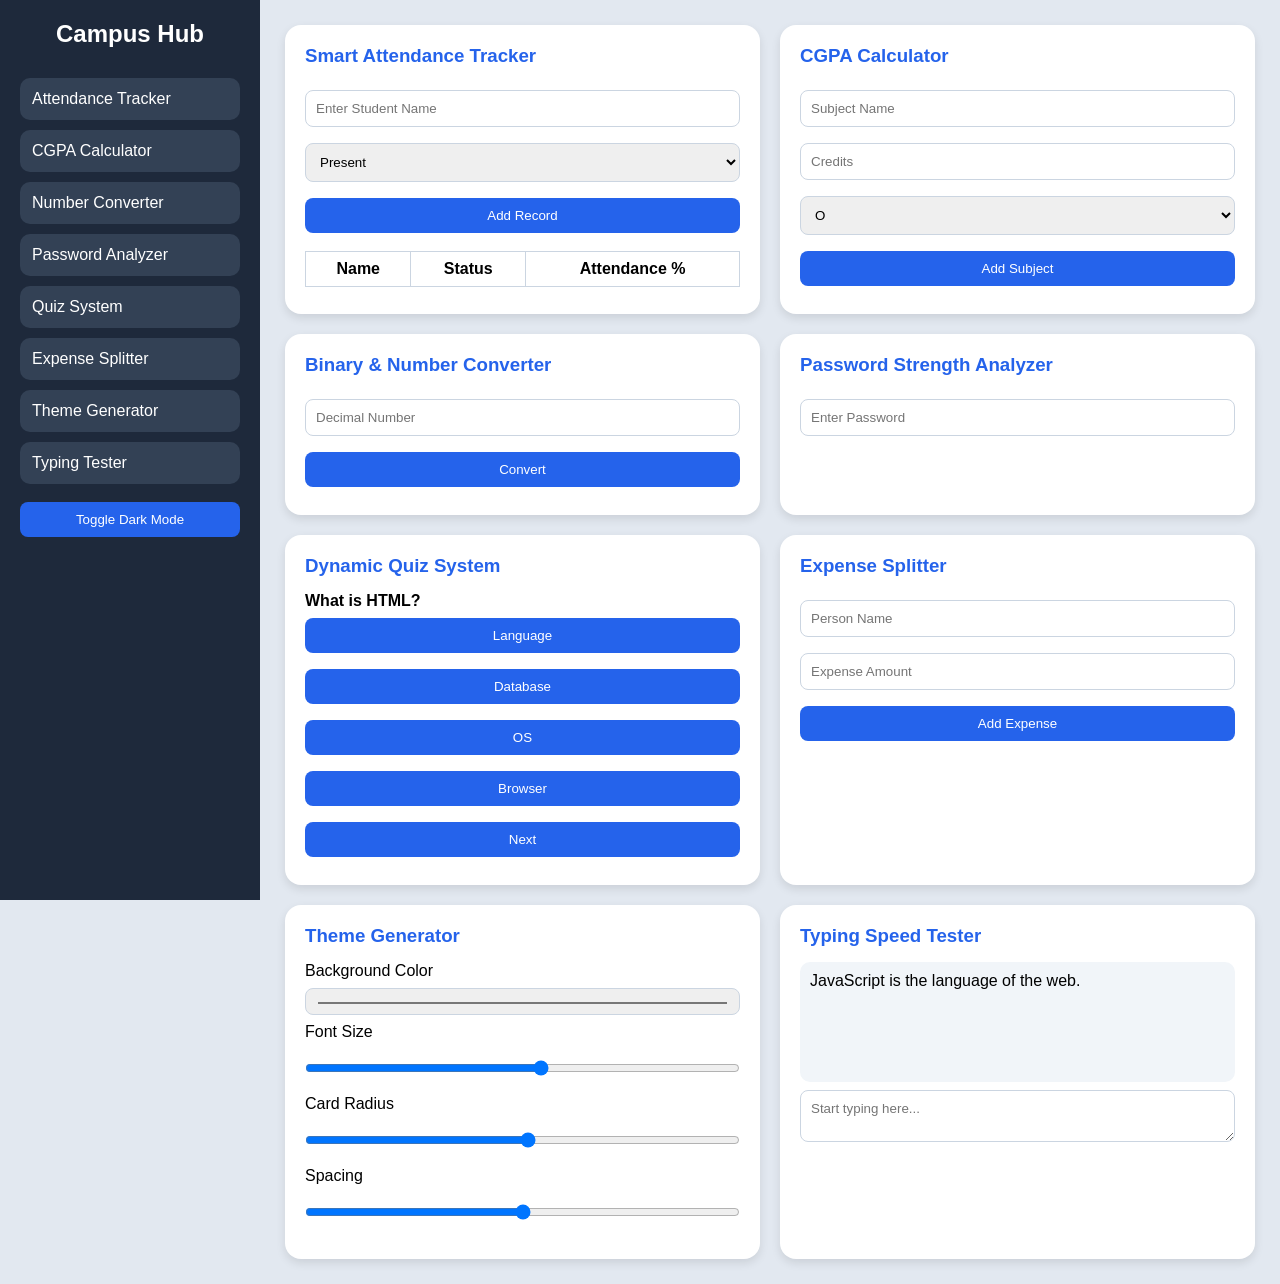
==== index.html @ c0774779 "first commit" ====
<!DOCTYPE html>
<html lang="en">
<head>
  <meta charset="UTF-8" />
  <meta name="viewport" content="width=device-width, initial-scale=1.0" />
  <title>Campus Utility Hub</title>

  <link rel="stylesheet" href="style.css">
</head>
<body>

  <div class="container">

    <aside class="sidebar">
      <h2>Campus Hub</h2>

      <ul>
        <li>Attendance Tracker</li>
        <li>CGPA Calculator</li>
        <li>Number Converter</li>
        <li>Password Analyzer</li>
        <li>Quiz System</li>
        <li>Expense Splitter</li>
        <li>Theme Generator</li>
        <li>Typing Tester</li>
      </ul>

      <button id="darkBtn">Toggle Dark Mode</button>
    </aside>

    <main class="main">

      <!-- Attendance -->
      <div class="card">
        <h3>Smart Attendance Tracker</h3>

        <input type="text" id="studentName" placeholder="Enter Student Name">

        <select id="attendanceStatus">
          <option value="Present">Present</option>
          <option value="Absent">Absent</option>
          <option value="Late">Late</option>
        </select>

        <button id="addAttendance">Add Record</button>

        <table>
          <thead>
            <tr>
              <th>Name</th>
              <th>Status</th>
              <th>Attendance %</th>
            </tr>
          </thead>

          <tbody id="attendanceTable"></tbody>
        </table>
      </div>

      <!-- CGPA -->
      <div class="card">
        <h3>CGPA Calculator</h3>

        <input type="text" id="subjectName" placeholder="Subject Name">

        <input type="number" id="credits" placeholder="Credits">

        <select id="grade">
          <option>O</option>
          <option>A+</option>
          <option>A</option>
          <option>B+</option>
          <option>B</option>
          <option>C</option>
        </select>

        <button id="addSubject">Add Subject</button>

        <div id="cgpaResult"></div>
      </div>

      <!-- Number Converter -->
      <div class="card">
        <h3>Binary & Number Converter</h3>

        <input type="number" id="decimalInput" placeholder="Decimal Number">

        <button id="convertBtn">Convert</button>

        <div id="converterResult"></div>
      </div>

      <!-- Password Analyzer -->
      <div class="card">
        <h3>Password Strength Analyzer</h3>

        <input type="password" id="passwordInput" placeholder="Enter Password">

        <div class="meter" id="meter"></div>

        <h4 id="strengthText"></h4>
      </div>

      <!-- Quiz -->
      <div class="card">
        <h3>Dynamic Quiz System</h3>

        <h4 id="quizQuestion"></h4>

        <div class="quiz-options" id="quizOptions"></div>

        <button id="nextQuestion">Next</button>

        <h4 id="quizScore"></h4>
      </div>

      <!-- Expense -->
      <div class="card">
        <h3>Expense Splitter</h3>

        <input type="text" id="personName" placeholder="Person Name">

        <input type="number" id="expenseAmount" placeholder="Expense Amount">

        <button id="addExpense">Add Expense</button>

        <div id="expenseResult"></div>
      </div>

      <!-- Theme Generator -->
      <div class="card">
        <h3>Theme Generator</h3>

        <label>Background Color</label>
        <input type="color" id="bgColor">

        <label>Font Size</label>
        <input type="range" min="14" max="25" id="fontSize">

        <label>Card Radius</label>
        <input type="range" min="5" max="40" id="radius">

        <label>Spacing</label>
        <input type="range" min="10" max="40" id="spacing">
      </div>

      <!-- Typing Tester -->
      <div class="card">
        <h3>Typing Speed Tester</h3>

        <div class="typing-box" id="typingParagraph"></div>

        <textarea id="typingInput" placeholder="Start typing here..."></textarea>

        <div id="typingResult"></div>
      </div>

    </main>
  </div>

  <script src="script.js"></script>
</body>
</html>
---- style.css ----
* {
  margin: 0;
  padding: 0;
  box-sizing: border-box;
  font-family: Arial, sans-serif;
}

:root {
  --primary: #2563eb;
  --dark: #0f172a;
  --light: #ffffff;
  --card: #f8fafc;
  --radius: 16px;
  --spacing: 20px;
  --fontSize: 16px;
}

body {
  background: #e2e8f0;
  font-size: var(--fontSize);
  transition: 0.4s;
}

.dark {
  background: #0f172a;
  color: white;
}

.container {
  display: grid;
  grid-template-columns: 260px 1fr;
  min-height: 100vh;
}

.sidebar {
  background: #1e293b;
  color: white;
  padding: 20px;
  position: sticky;
  top: 0;
  height: 100vh;
}

.sidebar h2 {
  margin-bottom: 30px;
  text-align: center;
}

.sidebar ul {
  list-style: none;
}

.sidebar li {
  padding: 12px;
  margin: 10px 0;
  background: #334155;
  border-radius: 10px;
  cursor: pointer;
  transition: 0.3s;
}

.sidebar li:hover {
  background: var(--primary);
  transform: translateX(5px);
}

.main {
  padding: 25px;
  display: grid;
  grid-template-columns: repeat(auto-fit, minmax(350px, 1fr));
  gap: 20px;
}

.card {
  background: white;
  padding: var(--spacing);
  border-radius: var(--radius);
  box-shadow: 0 4px 10px rgba(0,0,0,0.1);
  transition: 0.3s;
}

.card:hover {
  transform: translateY(-5px);
}

.dark .card {
  background: #1e293b;
  color: white;
}

h3 {
  margin-bottom: 15px;
  color: var(--primary);
}

input,
select,
button,
textarea {
  width: 100%;
  padding: 10px;
  margin: 8px 0;
  border-radius: 8px;
  border: 1px solid #cbd5e1;
}

button {
  background: var(--primary);
  color: white;
  border: none;
  cursor: pointer;
}

button:hover {
  opacity: 0.9;
}

table {
  width: 100%;
  border-collapse: collapse;
  margin-top: 10px;
}

th,
td {
  border: 1px solid #cbd5e1;
  padding: 8px;
  text-align: center;
}

.meter {
  height: 12px;
  width: 0%;
  background: red;
  border-radius: 10px;
  transition: 0.4s;
  margin-top: 10px;
}

.typing-box {
  min-height: 120px;
  background: #f1f5f9;
  padding: 10px;
  border-radius: 10px;
}

.dark .typing-box {
  background: #334155;
}

@media(max-width:768px) {
  .container {
    grid-template-columns: 1fr;
  }

  .sidebar {
    height: auto;
    position: relative;
  }

  .main {
    grid-template-columns: 1fr;
  }
}
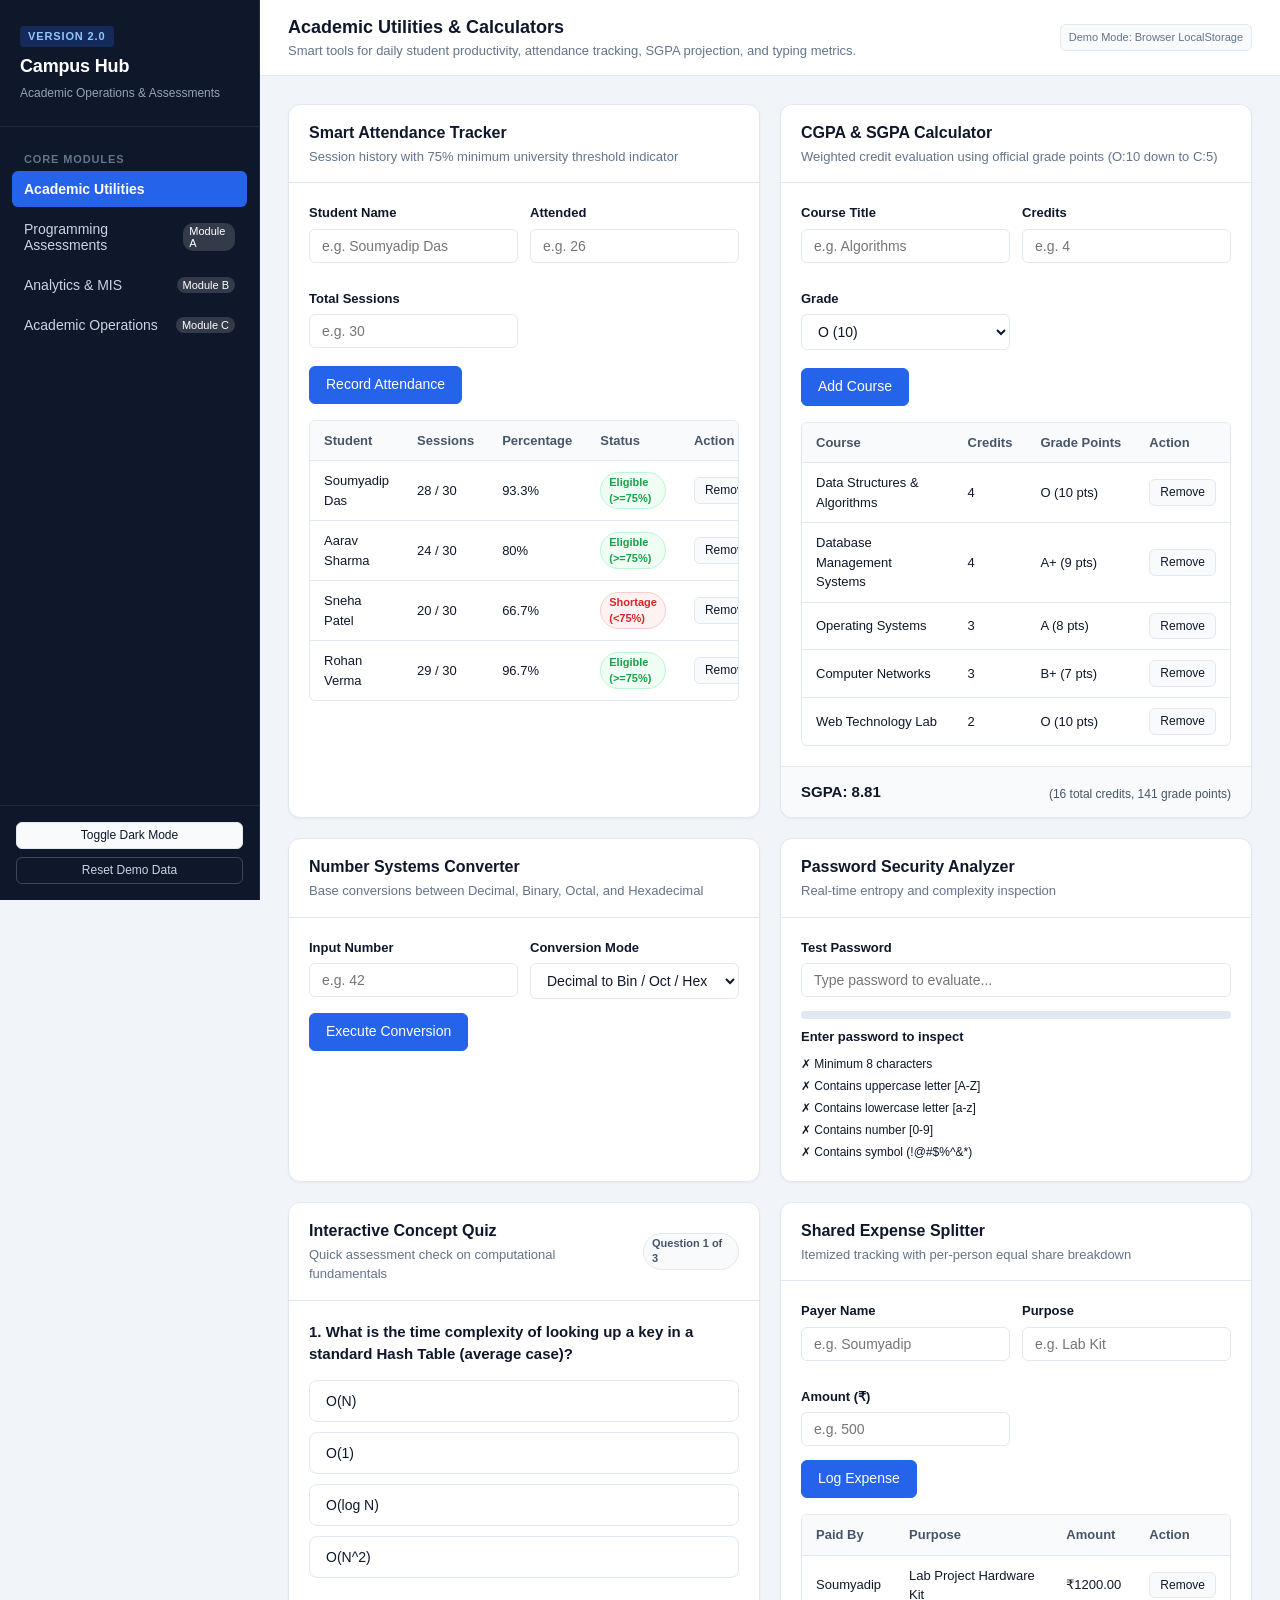
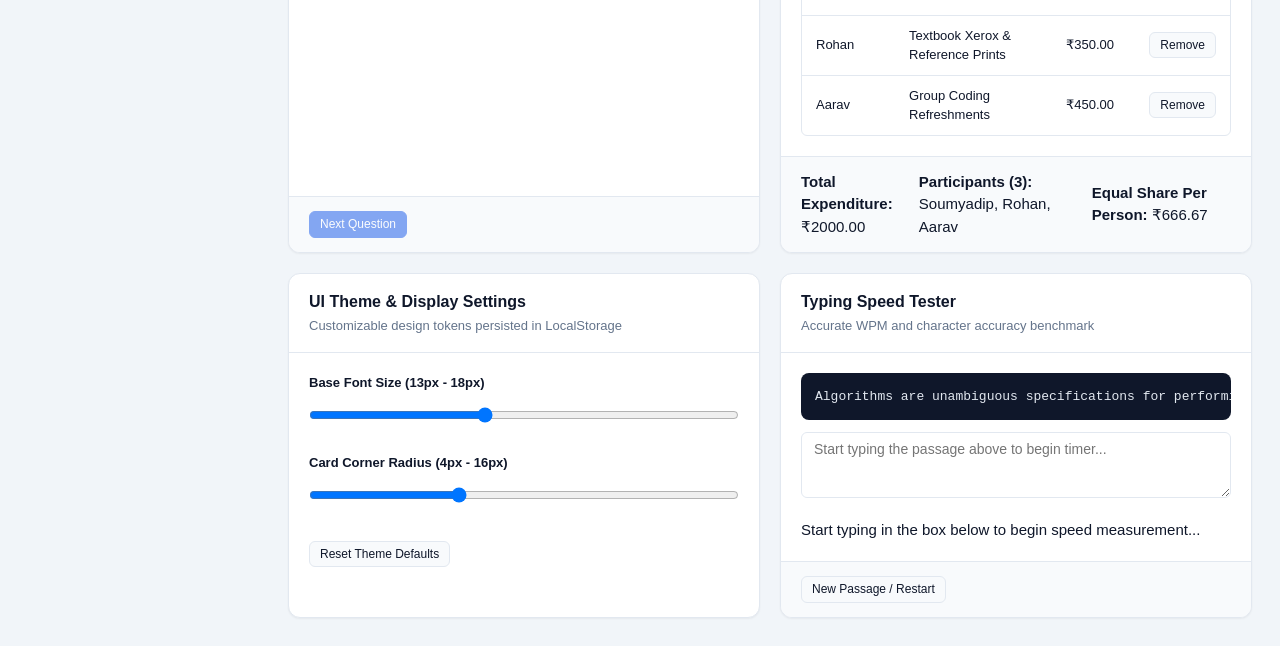
==== commit 212911ce: "feat(ui): upgrade index.html to semantic academic dashboard shell with 4 module tabs" ====
--- a/index.html
+++ b/index.html
@@ -1,164 +1,380 @@
-
 <!DOCTYPE html>
 <html lang="en">
 <head>
   <meta charset="UTF-8" />
   <meta name="viewport" content="width=device-width, initial-scale=1.0" />
-  <title>Campus Utility Hub</title>
-
-  <link rel="stylesheet" href="style.css">
+  <title>Campus Utility Hub 2.0 | Academic Operations & Assessment Platform</title>
+  <meta name="description" content="A clean, modular student learning, programming assessment, and academic operations platform." />
+
+  <!-- Stylesheets -->
+  <link rel="stylesheet" href="css/style.css" />
+  <link rel="stylesheet" href="css/components.css" />
 </head>
 <body>
 
-  <div class="container">
-
-    <aside class="sidebar">
-      <h2>Campus Hub</h2>
-
-      <ul>
-        <li>Attendance Tracker</li>
-        <li>CGPA Calculator</li>
-        <li>Number Converter</li>
-        <li>Password Analyzer</li>
-        <li>Quiz System</li>
-        <li>Expense Splitter</li>
-        <li>Theme Generator</li>
-        <li>Typing Tester</li>
-      </ul>
-
-      <button id="darkBtn">Toggle Dark Mode</button>
+  <div class="app-container">
+
+    <!-- Left Navigation Sidebar -->
+    <aside class="app-sidebar" aria-label="Main Navigation">
+      <div class="sidebar-header">
+        <span class="brand-badge">Version 2.0</span>
+        <h1>Campus Hub</h1>
+        <p class="sidebar-subtitle">Academic Operations & Assessments</p>
+      </div>
+
+      <nav class="sidebar-nav">
+        <div class="nav-section-title">Core Modules</div>
+        <ul class="nav-list">
+          <li class="nav-item">
+            <button class="nav-button active" data-tab="tab-utilities" id="nav-utilities">
+              <span>Academic Utilities</span>
+            </button>
+          </li>
+          <li class="nav-item">
+            <button class="nav-button" data-tab="tab-assessments" id="nav-assessments">
+              <span>Programming Assessments</span>
+              <span class="nav-badge" id="sidebarAssessmentBadge">Module A</span>
+            </button>
+          </li>
+          <li class="nav-item">
+            <button class="nav-button" data-tab="tab-analytics" id="nav-analytics">
+              <span>Analytics & MIS</span>
+              <span class="nav-badge">Module B</span>
+            </button>
+          </li>
+          <li class="nav-item">
+            <button class="nav-button" data-tab="tab-operations" id="nav-operations">
+              <span>Academic Operations</span>
+              <span class="nav-badge">Module C</span>
+            </button>
+          </li>
+        </ul>
+      </nav>
+
+      <div class="sidebar-footer">
+        <button class="btn btn-secondary btn-sm" id="sidebarDarkToggle" style="width: 100%;">
+          Toggle Dark Mode
+        </button>
+        <button class="btn btn-outline btn-sm" id="resetDemoDataBtn" style="width: 100%; border-color: rgba(255,255,255,0.2); color: #cbd5e1;">
+          Reset Demo Data
+        </button>
+      </div>
     </aside>
 
-    <main class="main">
-
-      <!-- Attendance -->
-      <div class="card">
-        <h3>Smart Attendance Tracker</h3>
-
-        <input type="text" id="studentName" placeholder="Enter Student Name">
-
-        <select id="attendanceStatus">
-          <option value="Present">Present</option>
-          <option value="Absent">Absent</option>
-          <option value="Late">Late</option>
-        </select>
-
-        <button id="addAttendance">Add Record</button>
-
-        <table>
-          <thead>
-            <tr>
-              <th>Name</th>
-              <th>Status</th>
-              <th>Attendance %</th>
-            </tr>
-          </thead>
-
-          <tbody id="attendanceTable"></tbody>
-        </table>
-      </div>
-
-      <!-- CGPA -->
-      <div class="card">
-        <h3>CGPA Calculator</h3>
-
-        <input type="text" id="subjectName" placeholder="Subject Name">
-
-        <input type="number" id="credits" placeholder="Credits">
-
-        <select id="grade">
-          <option>O</option>
-          <option>A+</option>
-          <option>A</option>
-          <option>B+</option>
-          <option>B</option>
-          <option>C</option>
-        </select>
-
-        <button id="addSubject">Add Subject</button>
-
-        <div id="cgpaResult"></div>
-      </div>
-
-      <!-- Number Converter -->
-      <div class="card">
-        <h3>Binary & Number Converter</h3>
-
-        <input type="number" id="decimalInput" placeholder="Decimal Number">
-
-        <button id="convertBtn">Convert</button>
-
-        <div id="converterResult"></div>
-      </div>
-
-      <!-- Password Analyzer -->
-      <div class="card">
-        <h3>Password Strength Analyzer</h3>
-
-        <input type="password" id="passwordInput" placeholder="Enter Password">
-
-        <div class="meter" id="meter"></div>
-
-        <h4 id="strengthText"></h4>
-      </div>
-
-      <!-- Quiz -->
-      <div class="card">
-        <h3>Dynamic Quiz System</h3>
-
-        <h4 id="quizQuestion"></h4>
-
-        <div class="quiz-options" id="quizOptions"></div>
-
-        <button id="nextQuestion">Next</button>
-
-        <h4 id="quizScore"></h4>
-      </div>
-
-      <!-- Expense -->
-      <div class="card">
-        <h3>Expense Splitter</h3>
-
-        <input type="text" id="personName" placeholder="Person Name">
-
-        <input type="number" id="expenseAmount" placeholder="Expense Amount">
-
-        <button id="addExpense">Add Expense</button>
-
-        <div id="expenseResult"></div>
-      </div>
-
-      <!-- Theme Generator -->
-      <div class="card">
-        <h3>Theme Generator</h3>
-
-        <label>Background Color</label>
-        <input type="color" id="bgColor">
-
-        <label>Font Size</label>
-        <input type="range" min="14" max="25" id="fontSize">
-
-        <label>Card Radius</label>
-        <input type="range" min="5" max="40" id="radius">
-
-        <label>Spacing</label>
-        <input type="range" min="10" max="40" id="spacing">
-      </div>
-
-      <!-- Typing Tester -->
-      <div class="card">
-        <h3>Typing Speed Tester</h3>
-
-        <div class="typing-box" id="typingParagraph"></div>
-
-        <textarea id="typingInput" placeholder="Start typing here..."></textarea>
-
-        <div id="typingResult"></div>
-      </div>
+    <!-- Main Application View Area -->
+    <main class="app-main">
+
+      <!-- Top Operational Header -->
+      <header class="top-navbar">
+        <div class="nav-title-group">
+          <h2 id="currentViewTitle">Academic Utilities & Calculators</h2>
+          <p id="currentViewDesc">Smart tools for daily student productivity, attendance tracking, SGPA projection, and typing metrics.</p>
+        </div>
+
+        <div class="top-actions">
+          <span class="fictional-notice" title="Single-user client-side demo environment">Demo Mode: Browser LocalStorage</span>
+        </div>
+      </header>
+
+      <!-- TAB 1: ACADEMIC UTILITIES -->
+      <section class="tab-content active" id="tab-utilities" aria-label="Student Utilities Section">
+        
+        <div class="grid-2">
+
+          <!-- 1. Smart Attendance Tracker -->
+          <div class="card" id="card-attendance">
+            <div class="card-header">
+              <div>
+                <h3 class="card-title">Smart Attendance Tracker</h3>
+                <p class="card-subtitle">Session history with 75% minimum university threshold indicator</p>
+              </div>
+            </div>
+            <div class="card-body">
+              <div class="form-row">
+                <div class="form-group" style="flex: 2;">
+                  <label class="form-label" for="studentNameInput">Student Name</label>
+                  <input type="text" class="form-control" id="studentNameInput" placeholder="e.g. Soumyadip Das" />
+                </div>
+                <div class="form-group">
+                  <label class="form-label" for="attendedSessionsInput">Attended</label>
+                  <input type="number" class="form-control" id="attendedSessionsInput" placeholder="e.g. 26" min="0" />
+                </div>
+                <div class="form-group">
+                  <label class="form-label" for="totalSessionsInput">Total Sessions</label>
+                  <input type="number" class="form-control" id="totalSessionsInput" placeholder="e.g. 30" min="1" />
+                </div>
+              </div>
+              <button class="btn btn-primary" id="addAttendanceBtn" style="margin-top: 4px;">Record Attendance</button>
+
+              <div class="table-responsive" style="margin-top: 16px;">
+                <table class="table table-hover">
+                  <thead>
+                    <tr>
+                      <th>Student</th>
+                      <th>Sessions</th>
+                      <th>Percentage</th>
+                      <th>Status</th>
+                      <th>Action</th>
+                    </tr>
+                  </thead>
+                  <tbody id="attendanceTableBody"></tbody>
+                </table>
+              </div>
+            </div>
+          </div>
+
+          <!-- 2. CGPA & SGPA Calculator -->
+          <div class="card" id="card-cgpa">
+            <div class="card-header">
+              <div>
+                <h3 class="card-title">CGPA & SGPA Calculator</h3>
+                <p class="card-subtitle">Weighted credit evaluation using official grade points (O:10 down to C:5)</p>
+              </div>
+            </div>
+            <div class="card-body">
+              <div class="form-row">
+                <div class="form-group" style="flex: 2;">
+                  <label class="form-label" for="subjectNameInput">Course Title</label>
+                  <input type="text" class="form-control" id="subjectNameInput" placeholder="e.g. Algorithms" />
+                </div>
+                <div class="form-group">
+                  <label class="form-label" for="subjectCreditsInput">Credits</label>
+                  <input type="number" class="form-control" id="subjectCreditsInput" placeholder="e.g. 4" min="1" max="10" />
+                </div>
+                <div class="form-group">
+                  <label class="form-label" for="subjectGradeInput">Grade</label>
+                  <select class="form-select" id="subjectGradeInput">
+                    <option value="O">O (10)</option>
+                    <option value="A+">A+ (9)</option>
+                    <option value="A">A (8)</option>
+                    <option value="B+">B+ (7)</option>
+                    <option value="B">B (6)</option>
+                    <option value="C">C (5)</option>
+                    <option value="F">F (0)</option>
+                  </select>
+                </div>
+              </div>
+              <button class="btn btn-primary" id="addSubjectBtn" style="margin-top: 4px;">Add Course</button>
+
+              <div class="table-responsive" style="margin-top: 16px;">
+                <table class="table table-hover">
+                  <thead>
+                    <tr>
+                      <th>Course</th>
+                      <th>Credits</th>
+                      <th>Grade Points</th>
+                      <th>Action</th>
+                    </tr>
+                  </thead>
+                  <tbody id="subjectTableBody"></tbody>
+                </table>
+              </div>
+            </div>
+            <div class="card-footer" id="cgpaResultDisplay">
+              <!-- Result calculated dynamically -->
+            </div>
+          </div>
+
+          <!-- 3. Number Converter -->
+          <div class="card" id="card-converter">
+            <div class="card-header">
+              <div>
+                <h3 class="card-title">Number Systems Converter</h3>
+                <p class="card-subtitle">Base conversions between Decimal, Binary, Octal, and Hexadecimal</p>
+              </div>
+            </div>
+            <div class="card-body">
+              <div class="form-row">
+                <div class="form-group" style="flex: 2;">
+                  <label class="form-label" for="numberConverterInput">Input Number</label>
+                  <input type="text" class="form-control" id="numberConverterInput" placeholder="e.g. 42" />
+                </div>
+                <div class="form-group">
+                  <label class="form-label" for="numberConverterMode">Conversion Mode</label>
+                  <select class="form-select" id="numberConverterMode">
+                    <option value="decToBin">Decimal to Bin / Oct / Hex</option>
+                    <option value="binToDec">Binary to Decimal</option>
+                  </select>
+                </div>
+              </div>
+              <button class="btn btn-primary" id="convertNumberBtn">Execute Conversion</button>
+
+              <div id="numberConverterResult" style="margin-top: 14px;"></div>
+            </div>
+          </div>
+
+          <!-- 4. Password Strength Analyzer -->
+          <div class="card" id="card-password">
+            <div class="card-header">
+              <div>
+                <h3 class="card-title">Password Security Analyzer</h3>
+                <p class="card-subtitle">Real-time entropy and complexity inspection</p>
+              </div>
+            </div>
+            <div class="card-body">
+              <div class="form-group">
+                <label class="form-label" for="passwordAnalyzerInput">Test Password</label>
+                <input type="password" class="form-control" id="passwordAnalyzerInput" placeholder="Type password to evaluate..." />
+              </div>
+
+              <div class="progress-bar-container">
+                <div class="progress-bar-fill" id="passwordMeter" style="width: 0%;"></div>
+              </div>
+
+              <div id="passwordStrengthLabel" style="font-weight: 600; font-size: 13px; margin: 8px 0;">Enter password to inspect</div>
+
+              <div style="font-size: 12px; display: flex; flex-direction: column; gap: 4px; margin-top: 8px;">
+                <div id="pwd-chk-len" data-label="Minimum 8 characters">✗ Minimum 8 characters</div>
+                <div id="pwd-chk-upper" data-label="Contains uppercase letter [A-Z]">✗ Contains uppercase letter [A-Z]</div>
+                <div id="pwd-chk-lower" data-label="Contains lowercase letter [a-z]">✗ Contains lowercase letter [a-z]</div>
+                <div id="pwd-chk-num" data-label="Contains number [0-9]">✗ Contains number [0-9]</div>
+                <div id="pwd-chk-special" data-label="Contains symbol (!@#$%^&*)">✗ Contains symbol (!@#$%^&*)</div>
+              </div>
+            </div>
+          </div>
+
+          <!-- 5. Interactive Concept Quiz -->
+          <div class="card" id="card-quiz">
+            <div class="card-header">
+              <div>
+                <h3 class="card-title">Interactive Concept Quiz</h3>
+                <p class="card-subtitle">Quick assessment check on computational fundamentals</p>
+              </div>
+              <span class="badge badge-neutral" id="conceptQuizProgress">Question 1 of 3</span>
+            </div>
+            <div class="card-body">
+              <h4 id="conceptQuizQuestion" style="font-size: 15px; margin-bottom: 14px;">Loading question...</h4>
+
+              <div id="conceptQuizOptions"></div>
+
+              <div id="conceptQuizFeedback" style="margin-top: 12px;"></div>
+            </div>
+            <div class="card-footer">
+              <button class="btn btn-primary btn-sm" id="quizNextBtn" disabled>Next Question</button>
+              <button class="btn btn-secondary btn-sm" id="quizRetakeBtn" style="display: none;">Retake Quiz</button>
+            </div>
+          </div>
+
+          <!-- 6. Expense Splitter -->
+          <div class="card" id="card-expense">
+            <div class="card-header">
+              <div>
+                <h3 class="card-title">Shared Expense Splitter</h3>
+                <p class="card-subtitle">Itemized tracking with per-person equal share breakdown</p>
+              </div>
+            </div>
+            <div class="card-body">
+              <div class="form-row">
+                <div class="form-group">
+                  <label class="form-label" for="expensePersonInput">Payer Name</label>
+                  <input type="text" class="form-control" id="expensePersonInput" placeholder="e.g. Soumyadip" />
+                </div>
+                <div class="form-group">
+                  <label class="form-label" for="expenseDescInput">Purpose</label>
+                  <input type="text" class="form-control" id="expenseDescInput" placeholder="e.g. Lab Kit" />
+                </div>
+                <div class="form-group">
+                  <label class="form-label" for="expenseAmountInput">Amount (₹)</label>
+                  <input type="number" class="form-control" id="expenseAmountInput" placeholder="e.g. 500" min="1" />
+                </div>
+              </div>
+              <button class="btn btn-primary" id="addExpenseBtn">Log Expense</button>
+
+              <div class="table-responsive" style="margin-top: 16px;">
+                <table class="table table-hover">
+                  <thead>
+                    <tr>
+                      <th>Paid By</th>
+                      <th>Purpose</th>
+                      <th>Amount</th>
+                      <th>Action</th>
+                    </tr>
+                  </thead>
+                  <tbody id="expenseTableBody"></tbody>
+                </table>
+              </div>
+            </div>
+            <div class="card-footer" id="expenseSummaryDisplay">
+              <!-- Summary breakdown -->
+            </div>
+          </div>
+
+          <!-- 7. Theme Customizer -->
+          <div class="card" id="card-theme">
+            <div class="card-header">
+              <div>
+                <h3 class="card-title">UI Theme & Display Settings</h3>
+                <p class="card-subtitle">Customizable design tokens persisted in LocalStorage</p>
+              </div>
+            </div>
+            <div class="card-body">
+              <div class="form-group">
+                <label class="form-label" for="themeFontSizeSlider">Base Font Size (13px - 18px)</label>
+                <input type="range" class="form-control" id="themeFontSizeSlider" min="13" max="18" value="15" />
+              </div>
+              <div class="form-group">
+                <label class="form-label" for="themeRadiusSlider">Card Corner Radius (4px - 16px)</label>
+                <input type="range" class="form-control" id="themeRadiusSlider" min="4" max="16" value="8" />
+              </div>
+              <button class="btn btn-secondary btn-sm" id="resetThemeBtn" style="margin-top: 8px;">Reset Theme Defaults</button>
+            </div>
+          </div>
+
+          <!-- 8. Typing Speed Tester -->
+          <div class="card" id="card-typing">
+            <div class="card-header">
+              <div>
+                <h3 class="card-title">Typing Speed Tester</h3>
+                <p class="card-subtitle">Accurate WPM and character accuracy benchmark</p>
+              </div>
+            </div>
+            <div class="card-body">
+              <div id="typingTargetDisplay" class="code-block" style="margin-bottom: 12px; font-size: 13px;"></div>
+
+              <div class="form-group">
+                <textarea class="form-control" id="typingInputArea" rows="3" placeholder="Start typing the passage above to begin timer..."></textarea>
+              </div>
+
+              <div id="typingStatsDisplay"></div>
+            </div>
+            <div class="card-footer">
+              <button class="btn btn-secondary btn-sm" id="typingResetBtn">New Passage / Restart</button>
+            </div>
+          </div>
+
+        </div>
+
+      </section>
+
+      <!-- TAB 2: PROGRAMMING ASSESSMENTS (Module A) -->
+      <section class="tab-content" id="tab-assessments" aria-label="Programming Assessment Management">
+        <div id="assessmentsMount">
+          <!-- Populated in Phase 3 -->
+        </div>
+      </section>
+
+      <!-- TAB 3: ASSESSMENT ANALYTICS & MIS (Module B) -->
+      <section class="tab-content" id="tab-analytics" aria-label="Assessment Analytics and MIS">
+        <div id="analyticsMount">
+          <!-- Populated in Phase 4 -->
+        </div>
+      </section>
+
+      <!-- TAB 4: ACADEMIC OPERATIONS & SUPPORT TRACKER (Module C) -->
+      <section class="tab-content" id="tab-operations" aria-label="Academic Operations and Support Tracker">
+        <div id="operationsMount">
+          <!-- Populated in Phase 5 -->
+        </div>
+      </section>
 
     </main>
+
   </div>
 
-  <script src="script.js"></script>
+  <!-- Toast Container -->
+  <div class="toast-container" id="toastContainer" aria-live="polite"></div>
+
+  <!-- Application Bootstrap -->
+  <script type="module" src="js/app.js"></script>
 </body>
 </html>
--- a/css/style.css
+++ b/css/style.css
@@ -0,0 +1,308 @@
+/**
+ * Campus Utility Hub 2.0 - Core Stylesheet & Design System
+ * Clean, minimal academic-dashboard aesthetic with robust dark mode and responsive layout.
+ */
+
+:root {
+  /* Brand & Status Colors */
+  --primary: #2563eb;
+  --primary-hover: #1d4ed8;
+  --primary-light: #eff6ff;
+  --primary-text: #ffffff;
+
+  --success: #16a34a;
+  --success-bg: #f0fdf4;
+  --success-border: #bbf7d0;
+
+  --warning: #d97706;
+  --warning-bg: #fffbeb;
+  --warning-border: #fde68a;
+
+  --danger: #dc2626;
+  --danger-bg: #fef2f2;
+  --danger-border: #fecaca;
+
+  --info: #0284c7;
+  --info-bg: #f0f9ff;
+  --info-border: #bae6fd;
+
+  /* Surfaces & Backgrounds */
+  --bg-main: #f1f5f9;
+  --bg-surface: #ffffff;
+  --bg-subtle: #f8fafc;
+  --bg-sidebar: #0f172a;
+  --sidebar-hover: #1e293b;
+  --sidebar-active: #2563eb;
+
+  /* Typography Colors */
+  --text-main: #0f172a;
+  --text-secondary: #475569;
+  --text-muted: #64748b;
+  --text-inverse: #ffffff;
+
+  /* Borders & Shadows */
+  --border-color: #e2e8f0;
+  --border-focus: #2563eb;
+  --radius-sm: 6px;
+  --radius: 8px;
+  --radius-lg: 12px;
+  --shadow-sm: 0 1px 2px 0 rgba(0, 0, 0, 0.05);
+  --shadow: 0 4px 6px -1px rgba(0, 0, 0, 0.07), 0 2px 4px -2px rgba(0, 0, 0, 0.05);
+  --shadow-md: 0 10px 15px -3px rgba(0, 0, 0, 0.1), 0 4px 6px -4px rgba(0, 0, 0, 0.08);
+
+  /* Typography & Sizing */
+  --font-sans: -apple-system, BlinkMacSystemFont, 'Segoe UI', Roboto, Helvetica, Arial, sans-serif;
+  --font-mono: ui-monospace, SFMono-Regular, Menlo, Monaco, Consolas, 'Liberation Mono', monospace;
+  --font-size: 15px;
+  --spacing: 20px;
+}
+
+body.dark {
+  --bg-main: #090d16;
+  --bg-surface: #131c2e;
+  --bg-subtle: #1b263b;
+  --bg-sidebar: #080c14;
+  --sidebar-hover: #1e293b;
+  --sidebar-active: #3b82f6;
+
+  --text-main: #f8fafc;
+  --text-secondary: #cbd5e1;
+  --text-muted: #94a3b8;
+
+  --border-color: #243247;
+  --border-focus: #60a5fa;
+
+  --primary: #3b82f6;
+  --primary-hover: #60a5fa;
+  --primary-light: #1e293b;
+
+  --success-bg: #064e3b;
+  --success-border: #047857;
+  --warning-bg: #451a03;
+  --warning-border: #78350f;
+  --danger-bg: #450a0a;
+  --danger-border: #7f1d1d;
+  --info-bg: #082f49;
+  --info-border: #0369a1;
+
+  --shadow: 0 4px 6px -1px rgba(0, 0, 0, 0.4);
+}
+
+/* Universal Reset */
+*, *::before, *::after {
+  box-sizing: border-box;
+  margin: 0;
+  padding: 0;
+}
+
+html, body {
+  min-height: 100vh;
+  font-family: var(--font-sans);
+  font-size: var(--font-size);
+  color: var(--text-main);
+  background-color: var(--bg-main);
+  line-height: 1.5;
+  -webkit-font-smoothing: antialiased;
+}
+
+/* App Layout Grid */
+.app-container {
+  display: grid;
+  grid-template-columns: 260px 1fr;
+  min-height: 100vh;
+}
+
+/* Sidebar Navigation */
+.app-sidebar {
+  background-color: var(--bg-sidebar);
+  color: #f8fafc;
+  display: flex;
+  flex-direction: column;
+  position: sticky;
+  top: 0;
+  height: 100vh;
+  border-right: 1px solid rgba(255, 255, 255, 0.08);
+  z-index: 20;
+}
+
+.sidebar-header {
+  padding: 24px 20px;
+  border-bottom: 1px solid rgba(255, 255, 255, 0.08);
+}
+
+.brand-badge {
+  display: inline-block;
+  font-size: 11px;
+  text-transform: uppercase;
+  letter-spacing: 0.08em;
+  background: rgba(37, 99, 235, 0.25);
+  color: #93c5fd;
+  padding: 2px 8px;
+  border-radius: 4px;
+  margin-bottom: 6px;
+  font-weight: 700;
+}
+
+.sidebar-header h1 {
+  font-size: 18px;
+  font-weight: 700;
+  letter-spacing: -0.01em;
+  color: #ffffff;
+}
+
+.sidebar-subtitle {
+  font-size: 12px;
+  color: #94a3b8;
+  margin-top: 4px;
+}
+
+/* Sidebar Nav */
+.sidebar-nav {
+  padding: 16px 12px;
+  flex: 1;
+  overflow-y: auto;
+}
+
+.nav-section-title {
+  font-size: 11px;
+  text-transform: uppercase;
+  letter-spacing: 0.08em;
+  color: #64748b;
+  padding: 8px 12px 4px;
+  font-weight: 700;
+}
+
+.nav-list {
+  list-style: none;
+  margin-bottom: 16px;
+}
+
+.nav-item {
+  margin-bottom: 4px;
+}
+
+.nav-button {
+  width: 100%;
+  text-align: left;
+  display: flex;
+  align-items: center;
+  gap: 12px;
+  padding: 10px 12px;
+  font-size: 14px;
+  font-weight: 500;
+  color: #cbd5e1;
+  background: transparent;
+  border: none;
+  border-radius: var(--radius-sm);
+  cursor: pointer;
+  transition: background-color 0.15s ease, color 0.15s ease;
+}
+
+.nav-button:hover {
+  background-color: var(--sidebar-hover);
+  color: #ffffff;
+}
+
+.nav-button.active {
+  background-color: var(--sidebar-active);
+  color: #ffffff;
+  font-weight: 600;
+}
+
+.nav-badge {
+  margin-left: auto;
+  font-size: 11px;
+  padding: 2px 6px;
+  background: rgba(255, 255, 255, 0.15);
+  border-radius: 10px;
+  color: #ffffff;
+}
+
+/* Sidebar Footer */
+.sidebar-footer {
+  padding: 16px;
+  border-top: 1px solid rgba(255, 255, 255, 0.08);
+  display: flex;
+  flex-direction: column;
+  gap: 8px;
+}
+
+/* Main Content Area */
+.app-main {
+  display: flex;
+  flex-direction: column;
+  min-width: 0;
+  overflow-y: auto;
+}
+
+/* Top Operational Banner */
+.top-navbar {
+  background-color: var(--bg-surface);
+  border-bottom: 1px solid var(--border-color);
+  padding: 14px 28px;
+  display: flex;
+  align-items: center;
+  justify-content: space-between;
+  position: sticky;
+  top: 0;
+  z-index: 10;
+}
+
+.nav-title-group h2 {
+  font-size: 18px;
+  font-weight: 700;
+}
+
+.nav-title-group p {
+  font-size: 13px;
+  color: var(--text-muted);
+}
+
+.top-actions {
+  display: flex;
+  align-items: center;
+  gap: 10px;
+}
+
+.fictional-notice {
+  font-size: 11px;
+  color: var(--text-muted);
+  background: var(--bg-subtle);
+  padding: 4px 8px;
+  border-radius: var(--radius-sm);
+  border: 1px solid var(--border-color);
+}
+
+/* Tab Panels */
+.tab-content {
+  display: none;
+  padding: 28px;
+}
+
+.tab-content.active {
+  display: block;
+}
+
+/* Responsive Breakpoints */
+@media (max-width: 900px) {
+  .app-container {
+    grid-template-columns: 1fr;
+  }
+
+  .app-sidebar {
+    height: auto;
+    position: relative;
+    top: auto;
+  }
+
+  .top-navbar {
+    position: static;
+    flex-direction: column;
+    align-items: flex-start;
+    gap: 12px;
+  }
+
+  .tab-content {
+    padding: 16px;
+  }
+}
--- a/css/components.css
+++ b/css/components.css
@@ -0,0 +1,505 @@
+/**
+ * Campus Utility Hub 2.0 - Reusable Component Library
+ * Cards, tables, forms, badges, modals, quiz controls, timers, and print rules.
+ */
+
+/* Grid Systems */
+.grid-1 { display: grid; grid-template-columns: 1fr; gap: 20px; }
+.grid-2 { display: grid; grid-template-columns: repeat(auto-fit, minmax(340px, 1fr)); gap: 20px; }
+.grid-3 { display: grid; grid-template-columns: repeat(auto-fit, minmax(280px, 1fr)); gap: 20px; }
+.grid-4 { display: grid; grid-template-columns: repeat(auto-fit, minmax(220px, 1fr)); gap: 16px; }
+
+/* Cards */
+.card {
+  background-color: var(--bg-surface);
+  border: 1px solid var(--border-color);
+  border-radius: var(--radius-lg);
+  box-shadow: var(--shadow-sm);
+  display: flex;
+  flex-direction: column;
+  overflow: hidden;
+  transition: border-color 0.15s ease, box-shadow 0.15s ease;
+}
+
+.card:hover {
+  border-color: #cbd5e1;
+}
+
+body.dark .card:hover {
+  border-color: #3b82f6;
+}
+
+.card-header {
+  padding: 16px 20px;
+  border-bottom: 1px solid var(--border-color);
+  display: flex;
+  align-items: center;
+  justify-content: space-between;
+  gap: 12px;
+}
+
+.card-title {
+  font-size: 16px;
+  font-weight: 600;
+  color: var(--text-main);
+  display: flex;
+  align-items: center;
+  gap: 8px;
+}
+
+.card-subtitle {
+  font-size: 13px;
+  color: var(--text-muted);
+  margin-top: 2px;
+}
+
+.card-body {
+  padding: 20px;
+  flex: 1;
+}
+
+.card-footer {
+  padding: 14px 20px;
+  background-color: var(--bg-subtle);
+  border-top: 1px solid var(--border-color);
+  display: flex;
+  align-items: center;
+  justify-content: space-between;
+}
+
+/* Stat Metric Cards */
+.stat-card {
+  background-color: var(--bg-surface);
+  border: 1px solid var(--border-color);
+  border-radius: var(--radius);
+  padding: 18px 20px;
+  box-shadow: var(--shadow-sm);
+}
+
+.stat-label {
+  font-size: 12px;
+  text-transform: uppercase;
+  letter-spacing: 0.05em;
+  color: var(--text-muted);
+  font-weight: 600;
+  margin-bottom: 6px;
+}
+
+.stat-value {
+  font-size: 26px;
+  font-weight: 700;
+  color: var(--text-main);
+  line-height: 1.2;
+}
+
+.stat-meta {
+  font-size: 12px;
+  color: var(--text-secondary);
+  margin-top: 4px;
+}
+
+/* Buttons */
+.btn {
+  display: inline-flex;
+  align-items: center;
+  justify-content: center;
+  gap: 8px;
+  padding: 8px 16px;
+  font-size: 14px;
+  font-weight: 500;
+  border-radius: var(--radius-sm);
+  border: 1px solid transparent;
+  cursor: pointer;
+  transition: all 0.15s ease;
+  line-height: 1.4;
+  white-space: nowrap;
+}
+
+.btn:disabled {
+  opacity: 0.55;
+  cursor: not-allowed;
+}
+
+.btn-primary {
+  background-color: var(--primary);
+  color: #ffffff;
+  border-color: var(--primary);
+}
+
+.btn-primary:hover:not(:disabled) {
+  background-color: var(--primary-hover);
+}
+
+.btn-secondary {
+  background-color: var(--bg-subtle);
+  color: var(--text-main);
+  border-color: var(--border-color);
+}
+
+.btn-secondary:hover:not(:disabled) {
+  background-color: var(--border-color);
+}
+
+.btn-danger {
+  background-color: var(--danger);
+  color: #ffffff;
+  border-color: var(--danger);
+}
+
+.btn-danger:hover:not(:disabled) {
+  background-color: #b91c1c;
+}
+
+.btn-sm {
+  padding: 4px 10px;
+  font-size: 12px;
+}
+
+.btn-outline {
+  background: transparent;
+  color: var(--primary);
+  border-color: var(--primary);
+}
+
+.btn-outline:hover:not(:disabled) {
+  background: var(--primary-light);
+}
+
+/* Form Controls */
+.form-group {
+  margin-bottom: 14px;
+}
+
+.form-label {
+  display: block;
+  font-size: 13px;
+  font-weight: 600;
+  margin-bottom: 6px;
+  color: var(--text-main);
+}
+
+.form-control,
+.form-select,
+textarea.form-control {
+  width: 100%;
+  padding: 8px 12px;
+  font-size: 14px;
+  font-family: inherit;
+  color: var(--text-main);
+  background-color: var(--bg-surface);
+  border: 1px solid var(--border-color);
+  border-radius: var(--radius-sm);
+  transition: border-color 0.15s ease, box-shadow 0.15s ease;
+}
+
+.form-control:focus,
+.form-select:focus,
+textarea.form-control:focus {
+  outline: none;
+  border-color: var(--border-focus);
+  box-shadow: 0 0 0 3px rgba(37, 99, 235, 0.15);
+}
+
+.form-hint {
+  font-size: 12px;
+  color: var(--text-muted);
+  margin-top: 4px;
+}
+
+.form-row {
+  display: grid;
+  grid-template-columns: repeat(auto-fit, minmax(180px, 1fr));
+  gap: 12px;
+}
+
+/* Tables */
+.table-responsive {
+  width: 100%;
+  overflow-x: auto;
+  border: 1px solid var(--border-color);
+  border-radius: var(--radius-sm);
+}
+
+.table {
+  width: 100%;
+  border-collapse: collapse;
+  text-align: left;
+  font-size: 13px;
+}
+
+.table th {
+  background-color: var(--bg-subtle);
+  color: var(--text-secondary);
+  font-weight: 600;
+  padding: 10px 14px;
+  border-bottom: 1px solid var(--border-color);
+  white-space: nowrap;
+}
+
+.table td {
+  padding: 10px 14px;
+  border-bottom: 1px solid var(--border-color);
+  color: var(--text-main);
+}
+
+.table tbody tr:last-child td {
+  border-bottom: none;
+}
+
+.table-hover tbody tr:hover {
+  background-color: var(--bg-subtle);
+}
+
+/* Badges */
+.badge {
+  display: inline-flex;
+  align-items: center;
+  padding: 2px 8px;
+  font-size: 11px;
+  font-weight: 600;
+  border-radius: 9999px;
+  line-height: 1.4;
+}
+
+.badge-success { background: var(--success-bg); color: var(--success); border: 1px solid var(--success-border); }
+.badge-warning { background: var(--warning-bg); color: var(--warning); border: 1px solid var(--warning-border); }
+.badge-danger  { background: var(--danger-bg);  color: var(--danger);  border: 1px solid var(--danger-border);  }
+.badge-info    { background: var(--info-bg);    color: var(--info);    border: 1px solid var(--info-border);    }
+.badge-neutral { background: var(--bg-subtle);  color: var(--text-secondary); border: 1px solid var(--border-color); }
+
+/* Progress Bar & Meter */
+.progress-bar-container {
+  width: 100%;
+  height: 8px;
+  background-color: var(--border-color);
+  border-radius: 9999px;
+  overflow: hidden;
+  margin: 8px 0;
+}
+
+.progress-bar-fill {
+  height: 100%;
+  background-color: var(--primary);
+  transition: width 0.3s ease;
+}
+
+/* Assessment Specific Controls */
+.timer-pill {
+  display: inline-flex;
+  align-items: center;
+  gap: 6px;
+  padding: 6px 12px;
+  background: var(--warning-bg);
+  color: var(--warning);
+  border: 1px solid var(--warning-border);
+  border-radius: 9999px;
+  font-family: var(--font-mono);
+  font-weight: 700;
+  font-size: 14px;
+}
+
+.timer-pill.urgent {
+  background: var(--danger-bg);
+  color: var(--danger);
+  border-color: var(--danger-border);
+  animation: pulse 1s infinite alternate;
+}
+
+@keyframes pulse {
+  from { opacity: 1; }
+  to { opacity: 0.6; }
+}
+
+.mcq-option {
+  display: block;
+  width: 100%;
+  text-align: left;
+  padding: 12px 16px;
+  margin-bottom: 10px;
+  background-color: var(--bg-surface);
+  border: 1px solid var(--border-color);
+  border-radius: var(--radius);
+  cursor: pointer;
+  transition: all 0.15s ease;
+  font-size: 14px;
+  color: var(--text-main);
+}
+
+.mcq-option:hover {
+  border-color: var(--primary);
+  background-color: var(--primary-light);
+}
+
+.mcq-option.selected {
+  border-color: var(--primary);
+  background-color: var(--primary-light);
+  font-weight: 600;
+  box-shadow: 0 0 0 2px var(--primary);
+}
+
+.mcq-option.correct-review {
+  border-color: var(--success);
+  background-color: var(--success-bg);
+  color: var(--success);
+  font-weight: 600;
+}
+
+.mcq-option.incorrect-review {
+  border-color: var(--danger);
+  background-color: var(--danger-bg);
+  color: var(--danger);
+}
+
+/* Code Snippet Viewer */
+.code-block {
+  background-color: #0f172a;
+  color: #e2e8f0;
+  padding: 14px;
+  border-radius: var(--radius);
+  font-family: var(--font-mono);
+  font-size: 12px;
+  line-height: 1.5;
+  overflow-x: auto;
+  white-space: pre;
+}
+
+/* Toast System */
+.toast-container {
+  position: fixed;
+  bottom: 24px;
+  right: 24px;
+  display: flex;
+  flex-direction: column;
+  gap: 8px;
+  z-index: 1000;
+  pointer-events: none;
+}
+
+.toast {
+  padding: 10px 16px;
+  background-color: #0f172a;
+  color: #ffffff;
+  border-radius: var(--radius);
+  font-size: 13px;
+  box-shadow: var(--shadow-md);
+  transform: translateY(12px);
+  opacity: 0;
+  transition: transform 0.2s ease, opacity 0.2s ease;
+  pointer-events: auto;
+}
+
+.toast.toast-visible {
+  transform: translateY(0);
+  opacity: 1;
+}
+
+.toast-success { background-color: var(--success); }
+.toast-error   { background-color: var(--danger); }
+.toast-warning { background-color: var(--warning); color: #ffffff; }
+.toast-info    { background-color: var(--primary); }
+
+/* Modal System */
+.modal-backdrop {
+  position: fixed;
+  top: 0;
+  left: 0;
+  width: 100vw;
+  height: 100vh;
+  background: rgba(15, 23, 42, 0.6);
+  backdrop-filter: blur(2px);
+  display: flex;
+  align-items: center;
+  justify-content: center;
+  z-index: 500;
+  padding: 16px;
+}
+
+.modal-dialog {
+  background: var(--bg-surface);
+  border: 1px solid var(--border-color);
+  border-radius: var(--radius-lg);
+  box-shadow: var(--shadow-md);
+  width: 100%;
+  max-width: 600px;
+  max-height: 90vh;
+  display: flex;
+  flex-direction: column;
+  overflow: hidden;
+}
+
+.modal-header {
+  padding: 16px 20px;
+  border-bottom: 1px solid var(--border-color);
+  display: flex;
+  align-items: center;
+  justify-content: space-between;
+}
+
+.modal-title {
+  font-size: 16px;
+  font-weight: 700;
+}
+
+.modal-body {
+  padding: 20px;
+  overflow-y: auto;
+}
+
+.modal-footer {
+  padding: 14px 20px;
+  border-top: 1px solid var(--border-color);
+  display: flex;
+  align-items: center;
+  justify-content: flex-end;
+  gap: 10px;
+  background-color: var(--bg-subtle);
+}
+
+/* Empty State Placeholder */
+.empty-state {
+  text-align: center;
+  padding: 36px 20px;
+  color: var(--text-muted);
+}
+
+.empty-state-title {
+  font-size: 15px;
+  font-weight: 600;
+  color: var(--text-secondary);
+  margin-bottom: 4px;
+}
+
+/* Print Rules for Weekly MIS */
+@media print {
+  body {
+    background: #ffffff !important;
+    color: #000000 !important;
+  }
+
+  .app-sidebar,
+  .top-navbar,
+  .btn,
+  .nav-button,
+  .no-print {
+    display: none !important;
+  }
+
+  .app-container {
+    display: block !important;
+  }
+
+  .tab-content {
+    display: none !important;
+    padding: 0 !important;
+  }
+
+  #tab-analytics {
+    display: block !important;
+  }
+
+  .card {
+    border: 1px solid #ccc !important;
+    box-shadow: none !important;
+    page-break-inside: avoid;
+  }
+}
